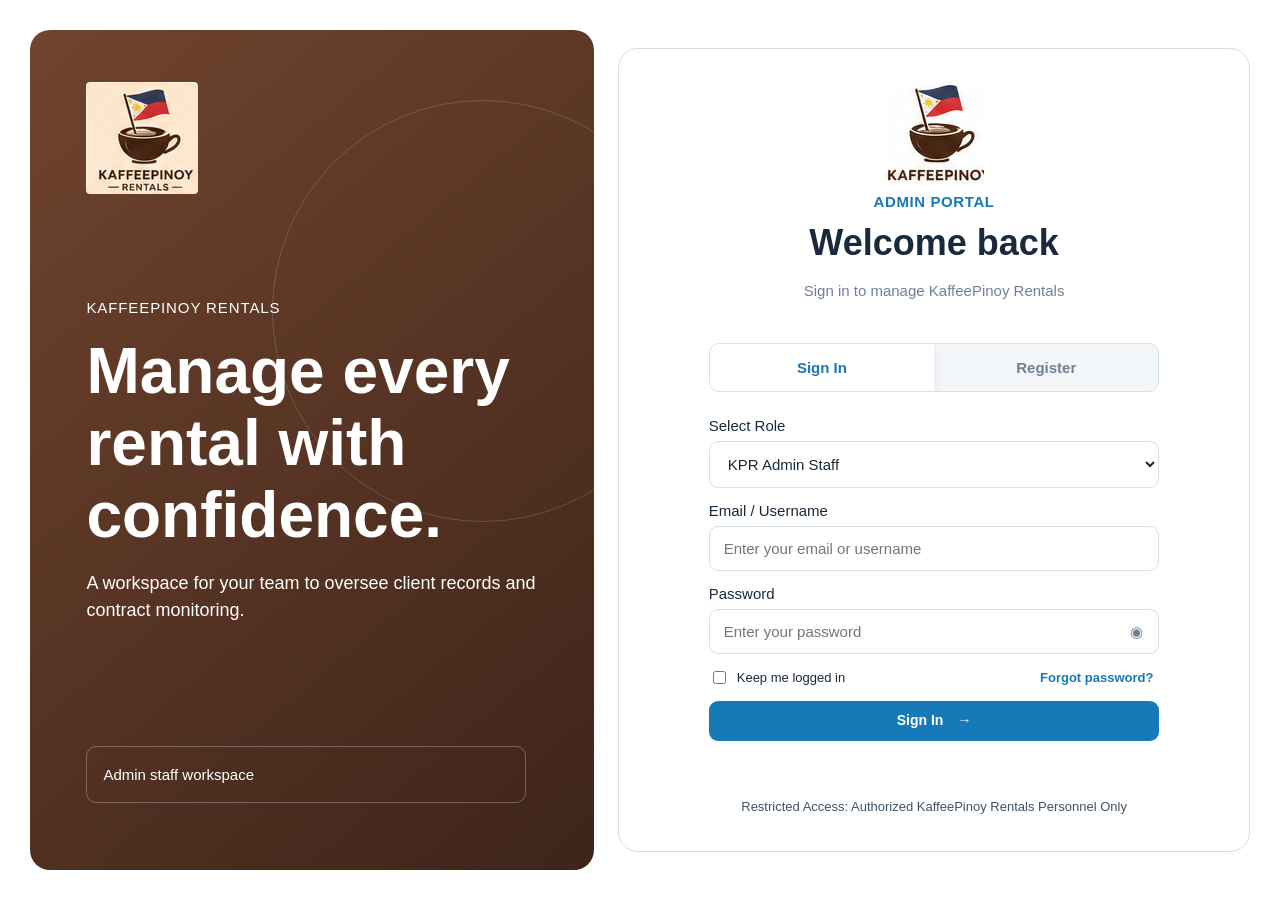
==== frontend/pages/login.html @ 7582b53e "Create full Frontend for Kaffeepinoy rentals" ====
<!doctype html>
<html lang="en">
  <head>
    <meta charset="utf-8" />
    <meta name="viewport" content="width=device-width,initial-scale=1" />
    <title>Sign in | KaffeePinoy Rentals</title>
    <link rel="stylesheet" href="../css/main.css" />
    <script defer src="../js/components/notifications.js"></script>
    <script defer src="../js/components/form-validation.js"></script>
    <script defer src="../js/pages/login.js"></script>
    <script defer src="../js/main.js"></script>
  </head>
  <body class="login-page" data-page="login">
    <main class="login-layout">
      <section class="brand-panel">
        <img src="../../references/KaffeePinoy Rentals Admin Portal.png" alt="KaffeePinoy Rentals" class="reference-logo" />
        <div class="brand-copy"><p class="eyebrow">KAFFEEPINOY RENTALS</p><h1>Manage every rental with confidence.</h1><p>A workspace for your team to oversee client records and contract monitoring.</p></div>
        <p class="brand-note">Admin staff workspace</p>
      </section>
      <section class="login-card">
        <div class="login-brand"><img src="../../references/KaffeePinoy Rentals Admin Portal.png" alt="KaffeePinoy Rentals logo" /><span>ADMIN PORTAL</span></div>
        <h2>Welcome back</h2><p class="muted centered">Sign in to manage KaffeePinoy Rentals</p>
        <div class="tabs"><button class="tab active" data-auth-tab="signin">Sign In</button><button class="tab" data-auth-tab="register">Register</button></div>
        <form id="login-form" class="form-stack">
          <label>Select Role<select name="role"><option>KPR Admin Staff</option></select></label>
          <label>Email / Username<input name="identity" autocomplete="username" placeholder="Enter your email or username" required /></label>
          <label>Password<div class="password-wrap"><input id="password" name="password" type="password" placeholder="Enter your password" required /><button type="button" class="icon-button" data-toggle-password aria-label="Show password">◉</button></div></label>
          <div class="inline-options"><label class="check"><input type="checkbox" name="remember" /> Keep me logged in</label><button class="link-button" type="button" data-placeholder="Password recovery workflow is not specified in the proposal.">Forgot password?</button></div>
          <button class="button primary wide" type="submit">Sign In　→</button><p class="form-message" aria-live="polite"></p>
        </form>
        <p class="security-note">Restricted Access: Authorized KaffeePinoy Rentals Personnel Only</p>
      </section>
    </main>
    <div id="toast" class="toast" role="status" aria-live="polite"></div>
  </body>
</html>
---- frontend/css/main.css ----
﻿@import url("base/reset.css");
@import url("base/variables.css");
@import url("base/typography.css");
@import url("components/layout.css");
@import url("components/buttons.css");
@import url("components/forms.css");
@import url("components/tables.css");
@import url("components/badges.css");
@import url("components/notifications.css");
@import url("pages/login.css");
@import url("pages/dashboard.css");
@import url("pages/clients.css");
@import url("pages/contracts.css");
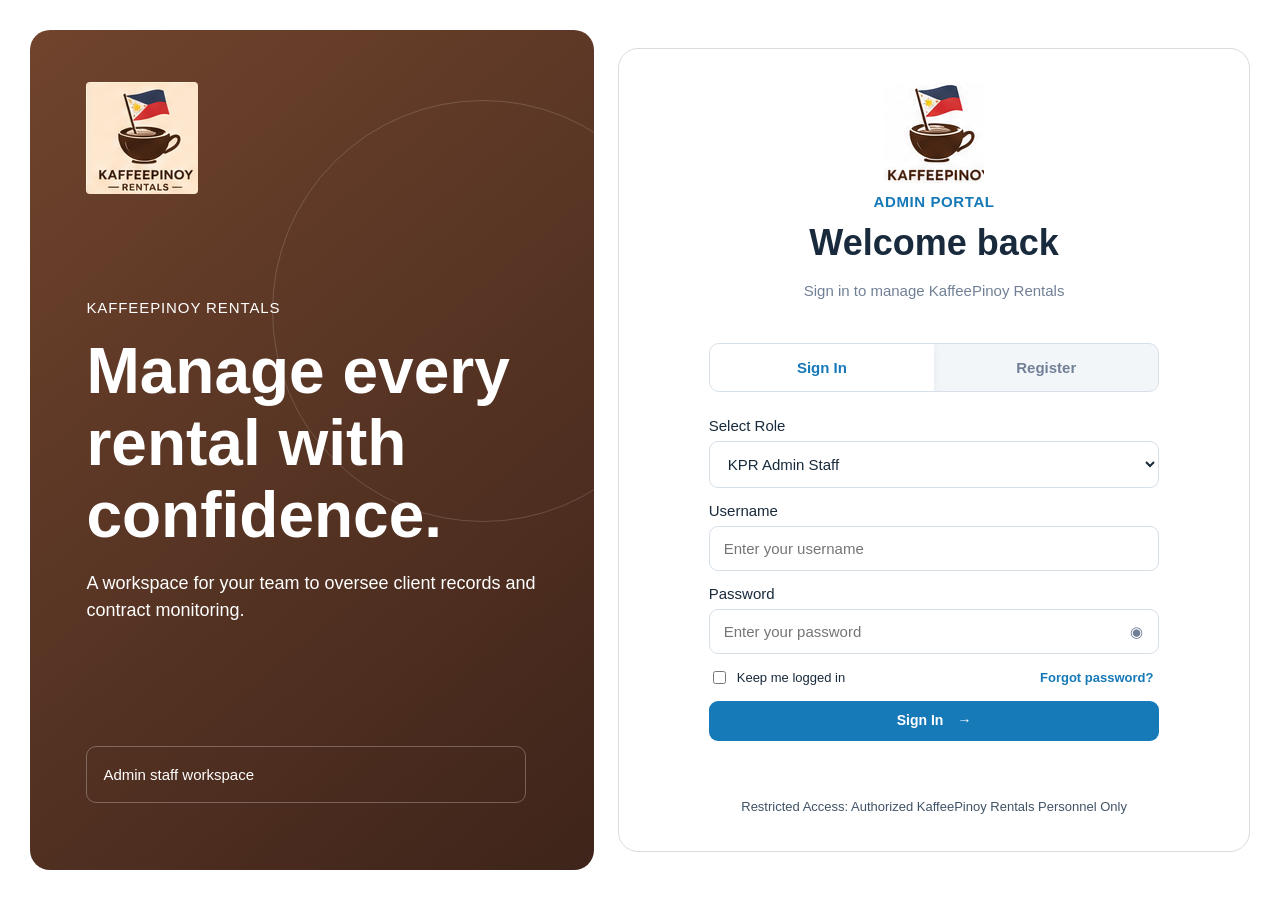
==== commit 12dedb88: "Implement backend APIs and database integration" ====
--- a/frontend/pages/login.html
+++ b/frontend/pages/login.html
@@ -13,22 +13,84 @@
   <body class="login-page" data-page="login">
     <main class="login-layout">
       <section class="brand-panel">
-        <img src="../../references/KaffeePinoy Rentals Admin Portal.png" alt="KaffeePinoy Rentals" class="reference-logo" />
-        <div class="brand-copy"><p class="eyebrow">KAFFEEPINOY RENTALS</p><h1>Manage every rental with confidence.</h1><p>A workspace for your team to oversee client records and contract monitoring.</p></div>
+        <img
+          src="../../references/KaffeePinoy Rentals Admin Portal.png"
+          alt="KaffeePinoy Rentals"
+          class="reference-logo"
+        />
+        <div class="brand-copy">
+          <p class="eyebrow">KAFFEEPINOY RENTALS</p>
+          <h1>Manage every rental with confidence.</h1>
+          <p>
+            A workspace for your team to oversee client records and contract
+            monitoring.
+          </p>
+        </div>
         <p class="brand-note">Admin staff workspace</p>
       </section>
       <section class="login-card">
-        <div class="login-brand"><img src="../../references/KaffeePinoy Rentals Admin Portal.png" alt="KaffeePinoy Rentals logo" /><span>ADMIN PORTAL</span></div>
-        <h2>Welcome back</h2><p class="muted centered">Sign in to manage KaffeePinoy Rentals</p>
-        <div class="tabs"><button class="tab active" data-auth-tab="signin">Sign In</button><button class="tab" data-auth-tab="register">Register</button></div>
+        <div class="login-brand">
+          <img
+            src="../../references/KaffeePinoy Rentals Admin Portal.png"
+            alt="KaffeePinoy Rentals logo"
+          /><span>ADMIN PORTAL</span>
+        </div>
+        <h2>Welcome back</h2>
+        <p class="muted centered">Sign in to manage KaffeePinoy Rentals</p>
+        <div class="tabs">
+          <button class="tab active" data-auth-tab="signin">Sign In</button
+          ><button class="tab" data-auth-tab="register">Register</button>
+        </div>
         <form id="login-form" class="form-stack">
-          <label>Select Role<select name="role"><option>KPR Admin Staff</option></select></label>
-          <label>Email / Username<input name="identity" autocomplete="username" placeholder="Enter your email or username" required /></label>
-          <label>Password<div class="password-wrap"><input id="password" name="password" type="password" placeholder="Enter your password" required /><button type="button" class="icon-button" data-toggle-password aria-label="Show password">◉</button></div></label>
-          <div class="inline-options"><label class="check"><input type="checkbox" name="remember" /> Keep me logged in</label><button class="link-button" type="button" data-placeholder="Password recovery workflow is not specified in the proposal.">Forgot password?</button></div>
-          <button class="button primary wide" type="submit">Sign In　→</button><p class="form-message" aria-live="polite"></p>
+          <label
+            >Select Role<select name="role">
+              <option>KPR Admin Staff</option>
+            </select></label
+          >
+          <label
+            >Username<input
+              name="identity"
+              autocomplete="username"
+              placeholder="Enter your username"
+              required
+          /></label>
+          <label
+            >Password
+            <div class="password-wrap">
+              <input
+                id="password"
+                name="password"
+                type="password"
+                placeholder="Enter your password"
+                required
+              /><button
+                type="button"
+                class="icon-button"
+                data-toggle-password
+                aria-label="Show password"
+              >
+                ◉
+              </button>
+            </div></label
+          >
+          <div class="inline-options">
+            <label class="check"
+              ><input type="checkbox" name="remember" /> Keep me logged
+              in</label
+            ><button
+              class="link-button"
+              type="button"
+              data-placeholder="Password recovery workflow is not specified in the proposal."
+            >
+              Forgot password?
+            </button>
+          </div>
+          <button class="button primary wide" type="submit">Sign In　→</button>
+          <p class="form-message" aria-live="polite"></p>
         </form>
-        <p class="security-note">Restricted Access: Authorized KaffeePinoy Rentals Personnel Only</p>
+        <p class="security-note">
+          Restricted Access: Authorized KaffeePinoy Rentals Personnel Only
+        </p>
       </section>
     </main>
     <div id="toast" class="toast" role="status" aria-live="polite"></div>
